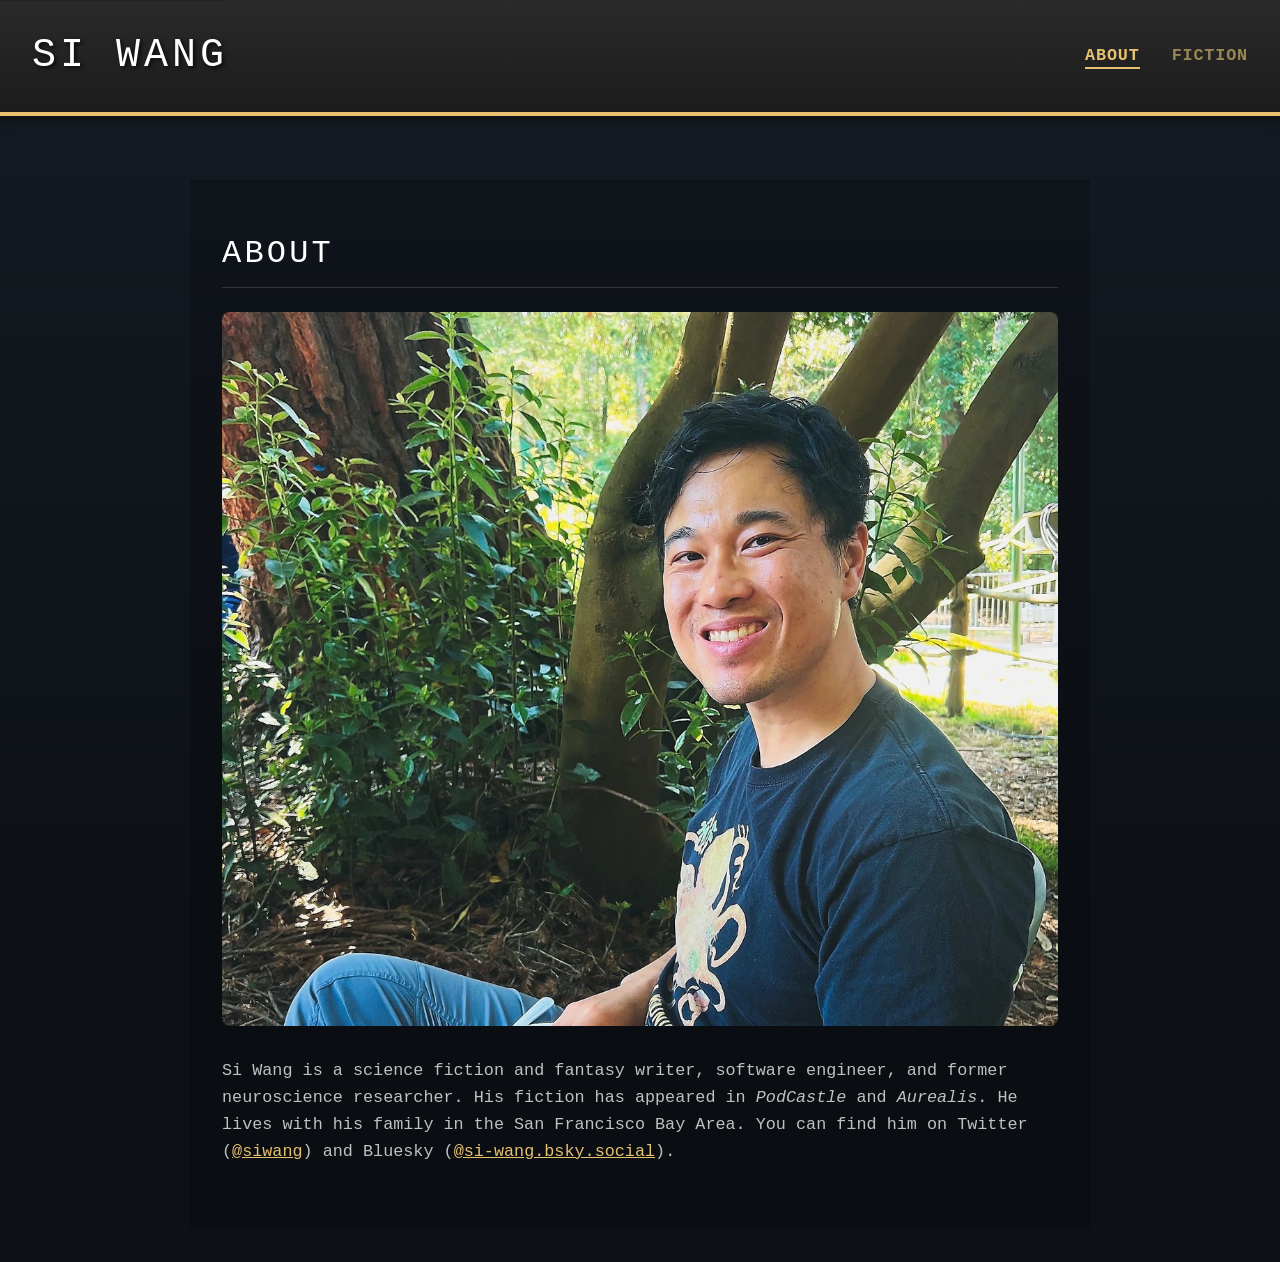
==== index.html @ 292f58f1 "a11y improvements, add "skip to main content" button" ====
<!DOCTYPE html>
<html lang="en">
<head>
    <meta charset="UTF-8">
    <meta name="viewport" content="width=device-width, initial-scale=1.0">
    <title>Si Wang</title>
    <link rel="stylesheet" href="/styles.css">
</head>
<body>
    <a href="#main" class="skip-link">Skip to main content</a>
    <nav aria-label="Main navigation">
        <a href="/" class="site-title">SI WANG</a>
        <ul>
            <li><a href="/" class="active">About</a></li>
            <li><a href="/fiction/">Fiction</a></li>
        </ul>
    </nav>

    <main id="main">
        <h1>About</h1>
        <img src="/assets/images/profile.webp" alt="Portrait of Si Wang" class="profile-photo">
        <p>Si Wang is a science fiction and fantasy writer, software engineer, and former neuroscience researcher. His fiction has appeared in <em>PodCastle</em> and <em>Aurealis</em>. He lives with his family in the San Francisco Bay Area. You can find him on Twitter (<a href="https://x.com/siwang" target="_blank" rel="noopener noreferrer">@siwang</a>) and Bluesky (<a href="https://bsky.app/profile/si-wang.bsky.social" target="_blank" rel="noopener noreferrer">@si-wang.bsky.social</a>).</p>
    </main>
</body>
</html>
---- styles.css ----
* {
    margin: 0;
    padding: 0;
    box-sizing: border-box;
}

body {
    font-family: 'Courier New', Courier, monospace;
    line-height: 1.6;
    color: #c0c0c0;
    background: #0d1117;
    background-image: linear-gradient(to bottom, #151b23 0%, #0d1117 100%);
    background-attachment: fixed;
}

nav {
    background: linear-gradient(to bottom, #2a2a2a 0%, #1c1c1c 100%);
    border-bottom: 4px solid #e6c16f;
    padding: 1.5rem 2rem;
    box-shadow: 0 2px 10px rgba(0,0,0,0.5);
    display: flex;
    justify-content: space-between;
    align-items: center;
}

nav .site-title {
    color: #fff;
    font-size: 2.5rem;
    margin: 0;
    font-weight: 500;
    text-shadow: 2px 2px 4px rgba(0,0,0,0.8);
    text-decoration: none;
    transition: color 0.3s ease;
    letter-spacing: 0.1em;
}

nav .site-title:hover {
    color: #f0d489;
}

nav ul {
    list-style: none;
    display: flex;
    gap: 2rem;
    margin: 0;
}

nav a {
    color: #998855;
    text-decoration: none;
    font-size: 1.05rem;
    transition: all 0.3s ease;
    font-weight: 700;
    text-transform: uppercase;
    letter-spacing: 0.05em;
}

nav a:hover {
    color: #f0d489;
    text-shadow: 0 0 12px rgba(240, 212, 137, 0.6);
}

nav a.active {
    color: #e6c16f;
    border-bottom: 2px solid #e6c16f;
    padding-bottom: 2px;
}

main {
    max-width: 900px;
    margin: 4rem auto 2rem;
    padding: 3rem 2rem;
    background: rgba(0, 0, 0, 0.2);
    min-height: calc(100vh - 200px);
}

h1 {
    color: #fff;
    margin-bottom: 1.5rem;
    font-size: 2rem;
    font-weight: 400;
    border-bottom: 1px solid #333;
    padding-bottom: 0.5rem;
    text-transform: uppercase;
    letter-spacing: 0.1em;
}

.profile-photo {
    width: 100%;
    height: auto;
    border-radius: 8px;
    margin-bottom: 2rem;
    display: block;
}

h2 {
    color: #fff;
    margin-bottom: 1rem;
    font-size: 1.5rem;
    font-weight: 400;
    text-transform: uppercase;
    letter-spacing: 0.05em;
}

p {
    margin-bottom: 1rem;
    font-size: 1.05rem;
    color: #c0c0c0;
}

a {
    color: #e6c16f;
    transition: all 0.3s ease;
    white-space: nowrap;
}

a:hover {
    color: #f0d489;
    text-shadow: 0 0 12px rgba(240, 212, 137, 0.6);
}

a:focus {
    outline: 2px solid #f0d489;
    outline-offset: 2px;
    color: #f0d489;
}

nav a:focus {
    outline: 2px solid #f0d489;
    outline-offset: 4px;
}

/* Skip to main content link */
.skip-link {
    position: absolute;
    top: 0;
    left: 0;
    background: linear-gradient(to bottom, #2a2a2a 0%, #1c1c1c 100%);
    color: #e6c16f;
    padding: 0.5rem 1rem;
    text-decoration: none;
    font-weight: 700;
    z-index: 100;
    transform: translateY(-100%);
    transition: transform 0.2s ease;
}

.skip-link:focus {
    transform: translateY(0);
    background: #1c1c1c;
    color: #f0d489;
    outline: 2px solid #e6c16f;
    outline-offset: 2px;
}

.story-list {
    list-style: none;
    margin-top: 2rem;
}

.story-list li {
    margin-bottom: 1.5rem;
    line-height: 1.8;
    font-size: 1.05rem;
}

.narrator {
    font-size: 0.9rem;
    color: #999;
}

/* Mobile Responsive Styles */
@media screen and (max-width: 768px) {
    nav {
        padding: 1rem 1.5rem;
        flex-direction: column;
        gap: 1rem;
        text-align: center;
    }
    
    nav .site-title {
        font-size: 1.8rem;
        letter-spacing: 0.08em;
    }
    
    nav ul {
        gap: 1.5rem;
        flex-wrap: wrap;
        justify-content: center;
    }
    
    nav a {
        font-size: 0.9rem;
    }
    
    main {
        margin: 2rem auto 1rem;
        padding: 2rem 1.5rem;
    }
    
    h1 {
        font-size: 1.5rem;
        margin-bottom: 1rem;
    }
    
    h2 {
        font-size: 1.2rem;
    }
    
    p {
        font-size: 0.95rem;
    }
    
    .story-list li {
        font-size: 0.95rem;
        margin-bottom: 1.2rem;
    }
    
    .narrator {
        font-size: 0.85rem;
    }
    
    .profile-photo {
        margin-bottom: 1.5rem;
    }
}

/* Tablet Responsive Styles */
@media screen and (min-width: 769px) and (max-width: 1024px) {
    nav {
        padding: 1.25rem 1.75rem;
    }
    
    nav .site-title {
        font-size: 2.2rem;
    }
    
    nav ul {
        gap: 1.75rem;
    }
    
    nav a {
        font-size: 1rem;
    }
    
    main {
        max-width: 750px;
        margin: 3rem auto 1.5rem;
        padding: 2.5rem 1.75rem;
    }
    
    h1 {
        font-size: 1.75rem;
    }
    
    h2 {
        font-size: 1.35rem;
    }
    
    p {
        font-size: 1rem;
    }
    
    .story-list li {
        font-size: 1rem;
    }
}
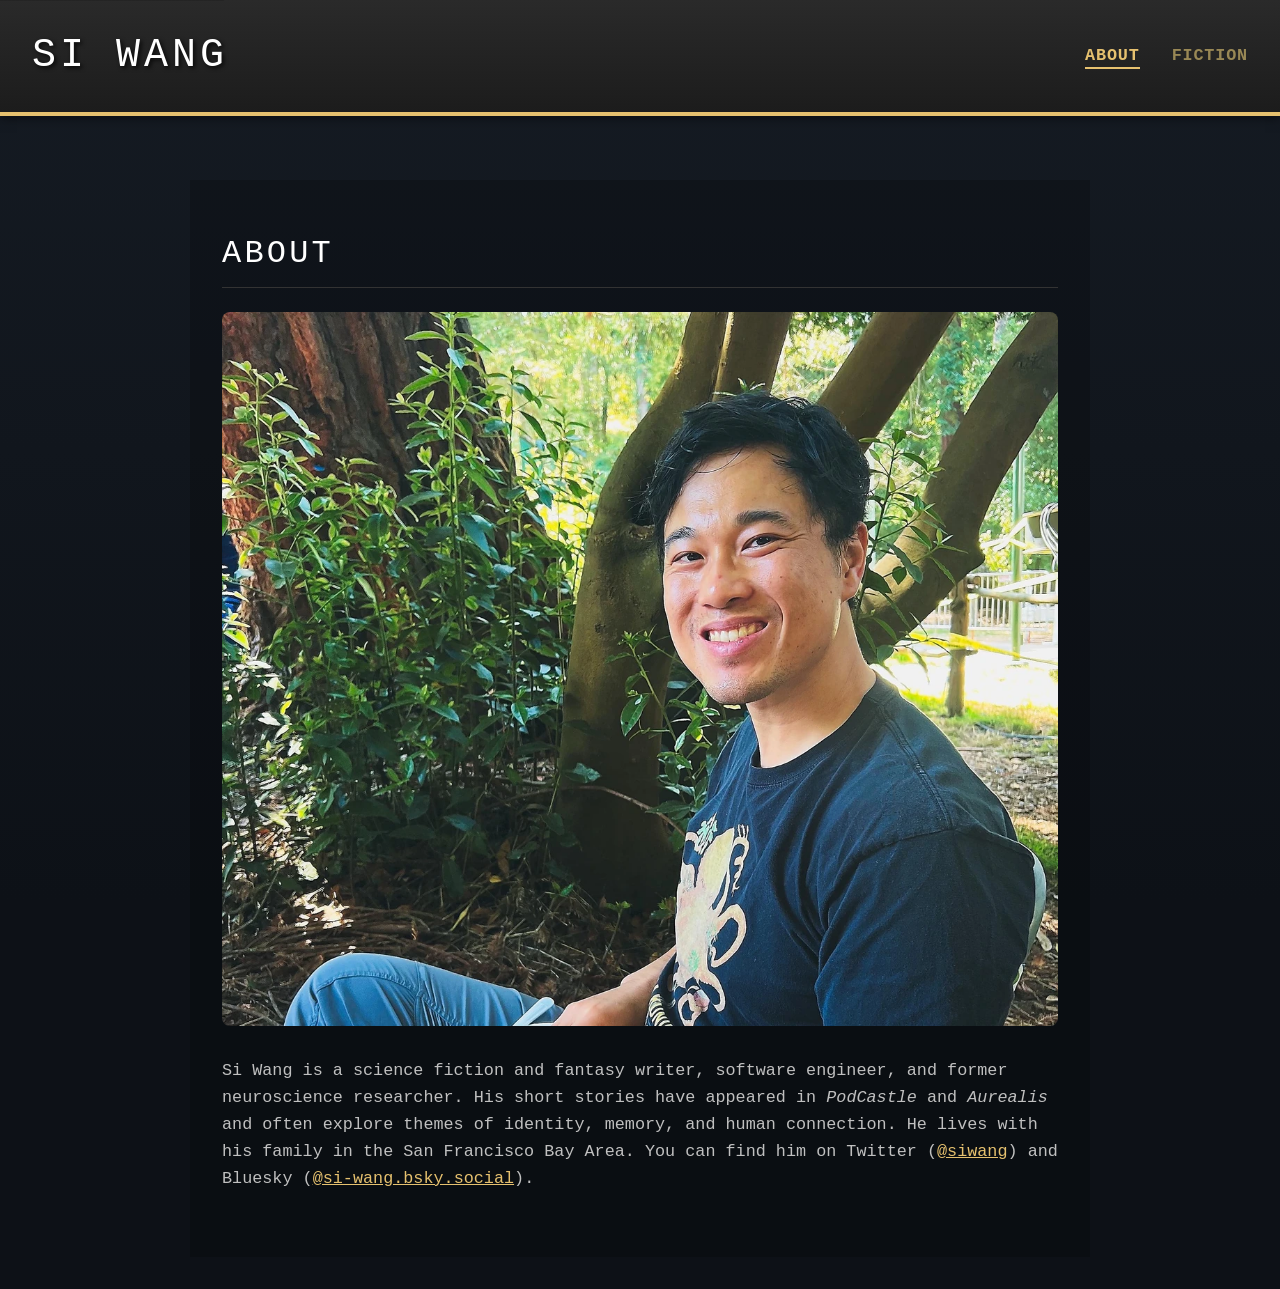
==== commit 83df8dbd: "Add meta data" ====
--- a/index.html
+++ b/index.html
@@ -3,7 +3,29 @@
 <head>
     <meta charset="UTF-8">
     <meta name="viewport" content="width=device-width, initial-scale=1.0">
-    <title>Si Wang</title>
+    <title>Si Wang - Science Fiction & Fantasy Writer</title>
+    
+    <!-- SEO Meta Tags -->
+    <meta name="description" content="Si Wang is a science fiction and fantasy writer. His short stories have appeared in PodCastle and Aurealis.">
+    <meta name="author" content="Si Wang">
+    <meta name="keywords" content="Si Wang, writer, science fiction author, fantasy author, short stories, speculative fiction, SFF author, sci-fi author">
+    
+    <!-- Open Graph / Facebook -->
+    <meta property="og:type" content="website">
+    <meta property="og:url" content="https://www.siwangwrites.com/">
+    <meta property="og:title" content="Si Wang - Science Fiction & Fantasy Writer">
+    <meta property="og:description" content="Si Wang is a science fiction and fantasy writer. His short stories have appeared in PodCastle and Aurealis.">
+    <meta property="og:image" content="https://www.siwangwrites.com/assets/images/profile.webp">
+    
+    <!-- Twitter -->
+    <meta name="twitter:card" content="summary">
+    <meta name="twitter:creator" content="@siwang">
+    <meta name="twitter:title" content="Si Wang - Science Fiction & Fantasy Writer">
+    <meta name="twitter:description" content="Si Wang is a science fiction and fantasy writer. His short stories have appeared in PodCastle and Aurealis.">
+    <meta name="twitter:image" content="https://www.siwangwrites.com/assets/images/profile.webp">
+    
+    <link rel="icon" type="image/x-icon" href="/favicon.ico">
+    <link rel="icon" type="image/x-icon" href="/favicon.ico" sizes="16x16 24x24 32x32 48x48">
     <link rel="stylesheet" href="/styles.css">
 </head>
 <body>
@@ -19,7 +41,7 @@
     <main id="main">
         <h1>About</h1>
         <img src="/assets/images/profile.webp" alt="Portrait of Si Wang" class="profile-photo">
-        <p>Si Wang is a science fiction and fantasy writer, software engineer, and former neuroscience researcher. His fiction has appeared in <em>PodCastle</em> and <em>Aurealis</em>. He lives with his family in the San Francisco Bay Area. You can find him on Twitter (<a href="https://x.com/siwang" target="_blank" rel="noopener noreferrer">@siwang</a>) and Bluesky (<a href="https://bsky.app/profile/si-wang.bsky.social" target="_blank" rel="noopener noreferrer">@si-wang.bsky.social</a>).</p>
+        <p>Si Wang is a science fiction and fantasy writer, software engineer, and former neuroscience researcher. His short stories have appeared in <em>PodCastle</em> and <em>Aurealis</em> and often explore themes of identity, memory, and human connection. He lives with his family in the San Francisco Bay Area. You can find him on Twitter (<a href="https://x.com/siwang" target="_blank" rel="noopener noreferrer">@siwang</a>) and Bluesky (<a href="https://bsky.app/profile/si-wang.bsky.social" target="_blank" rel="noopener noreferrer">@si-wang.bsky.social</a>).</p>
     </main>
 </body>
 </html>
--- a/styles.css
+++ b/styles.css
@@ -119,13 +119,13 @@
     text-shadow: 0 0 12px rgba(240, 212, 137, 0.6);
 }
 
-a:focus {
+a:focus-visible {
     outline: 2px solid #f0d489;
     outline-offset: 2px;
     color: #f0d489;
 }
 
-nav a:focus {
+nav a:focus-visible {
     outline: 2px solid #f0d489;
     outline-offset: 4px;
 }
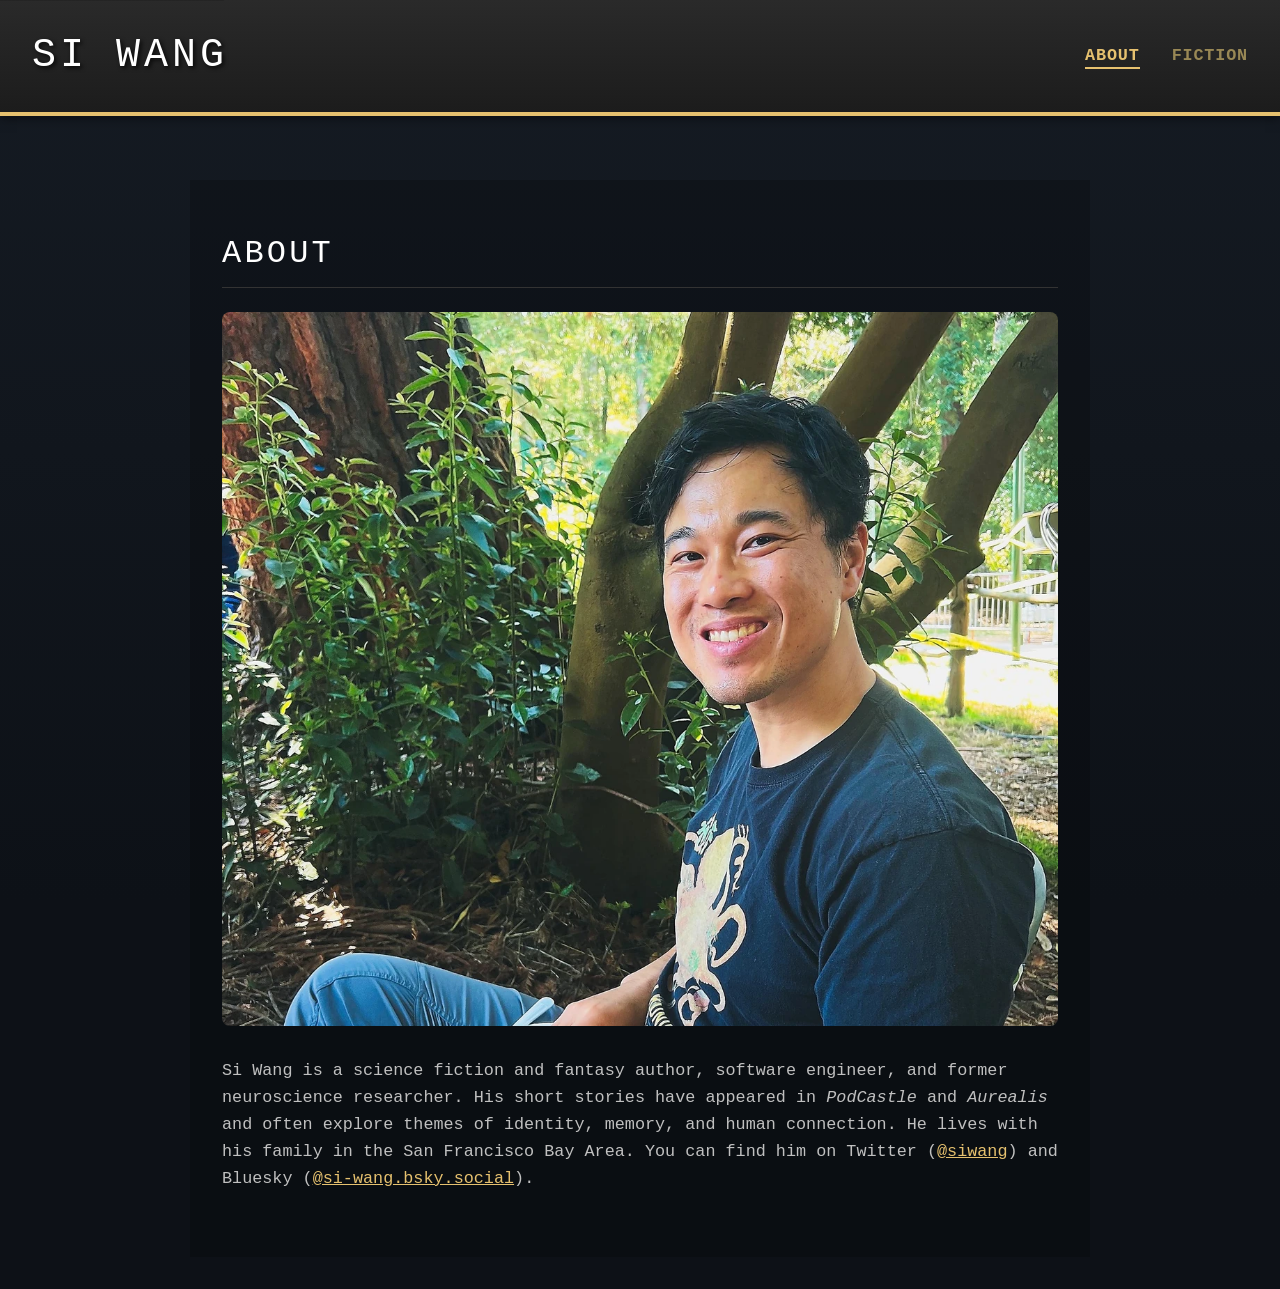
==== commit fe62e6b2: "Change writer/author terminology" ====
--- a/index.html
+++ b/index.html
@@ -3,26 +3,48 @@
 <head>
     <meta charset="UTF-8">
     <meta name="viewport" content="width=device-width, initial-scale=1.0">
-    <title>Si Wang - Science Fiction & Fantasy Writer</title>
+    <meta name="theme-color" content="#1c1c1c">
+    <title>Si Wang - Science Fiction & Fantasy Author</title>
     
     <!-- SEO Meta Tags -->
-    <meta name="description" content="Si Wang is a science fiction and fantasy writer. His short stories have appeared in PodCastle and Aurealis.">
+    <link rel="canonical" href="https://www.siwangwrites.com/">
+    <meta name="description" content="Si Wang is a science fiction and fantasy author. His short stories have appeared in PodCastle and Aurealis.">
     <meta name="author" content="Si Wang">
     <meta name="keywords" content="Si Wang, writer, science fiction author, fantasy author, short stories, speculative fiction, SFF author, sci-fi author">
     
-    <!-- Open Graph / Facebook -->
+    <!-- Open Graph -->
     <meta property="og:type" content="website">
     <meta property="og:url" content="https://www.siwangwrites.com/">
-    <meta property="og:title" content="Si Wang - Science Fiction & Fantasy Writer">
-    <meta property="og:description" content="Si Wang is a science fiction and fantasy writer. His short stories have appeared in PodCastle and Aurealis.">
+    <meta property="og:title" content="Si Wang - Science Fiction & Fantasy Author">
+    <meta property="og:description" content="Si Wang is a science fiction and fantasy author. His short stories have appeared in PodCastle and Aurealis.">
     <meta property="og:image" content="https://www.siwangwrites.com/assets/images/profile.webp">
     
     <!-- Twitter -->
     <meta name="twitter:card" content="summary">
     <meta name="twitter:creator" content="@siwang">
-    <meta name="twitter:title" content="Si Wang - Science Fiction & Fantasy Writer">
-    <meta name="twitter:description" content="Si Wang is a science fiction and fantasy writer. His short stories have appeared in PodCastle and Aurealis.">
+    <meta name="twitter:title" content="Si Wang - Science Fiction & Fantasy Author">
+    <meta name="twitter:description" content="Si Wang is a science fiction and fantasy author. His short stories have appeared in PodCastle and Aurealis.">
     <meta name="twitter:image" content="https://www.siwangwrites.com/assets/images/profile.webp">
+    
+    <!-- Pinterest -->
+    <meta name="pinterest:description" content="Si Wang is a science fiction and fantasy author. His short stories have appeared in PodCastle and Aurealis.">
+    
+    <!-- Structured Data -->
+    <script type="application/ld+json">
+    {
+      "@context": "https://schema.org",
+      "@type": "Person",
+      "name": "Si Wang",
+      "url": "https://www.siwangwrites.com",
+      "image": "https://www.siwangwrites.com/assets/images/profile.webp",
+      "jobTitle": "Writer",
+      "description": "Science fiction and fantasy author",
+      "sameAs": [
+        "https://x.com/siwang",
+        "https://bsky.app/profile/si-wang.bsky.social"
+      ]
+    }
+    </script>
     
     <link rel="icon" type="image/x-icon" href="/favicon.ico">
     <link rel="icon" type="image/x-icon" href="/favicon.ico" sizes="16x16 24x24 32x32 48x48">
@@ -40,8 +62,17 @@
 
     <main id="main">
         <h1>About</h1>
-        <img src="/assets/images/profile.webp" alt="Portrait of Si Wang" class="profile-photo">
-        <p>Si Wang is a science fiction and fantasy writer, software engineer, and former neuroscience researcher. His short stories have appeared in <em>PodCastle</em> and <em>Aurealis</em> and often explore themes of identity, memory, and human connection. He lives with his family in the San Francisco Bay Area. You can find him on Twitter (<a href="https://x.com/siwang" target="_blank" rel="noopener noreferrer">@siwang</a>) and Bluesky (<a href="https://bsky.app/profile/si-wang.bsky.social" target="_blank" rel="noopener noreferrer">@si-wang.bsky.social</a>).</p>
+        <img src="/assets/images/profile.webp" 
+             srcset="/assets/images/profile-400w.webp 400w,
+                     /assets/images/profile-600w.webp 600w,
+                     /assets/images/profile-800w.webp 800w,
+                     /assets/images/profile.webp 1200w"
+             sizes="(max-width: 768px) calc(100vw - 3rem),
+                    (max-width: 1024px) calc(750px - 3.5rem),
+                    856px"
+             alt="Portrait of Si Wang" 
+             class="profile-photo">
+        <p>Si Wang is a science fiction and fantasy author, software engineer, and former neuroscience researcher. His short stories have appeared in <em>PodCastle</em> and <em>Aurealis</em> and often explore themes of identity, memory, and human connection. He lives with his family in the San Francisco Bay Area. You can find him on Twitter (<a href="https://x.com/siwang" target="_blank" rel="noopener noreferrer">@siwang</a>) and Bluesky (<a href="https://bsky.app/profile/si-wang.bsky.social" target="_blank" rel="noopener noreferrer">@si-wang.bsky.social</a>).</p>
     </main>
 </body>
 </html>
